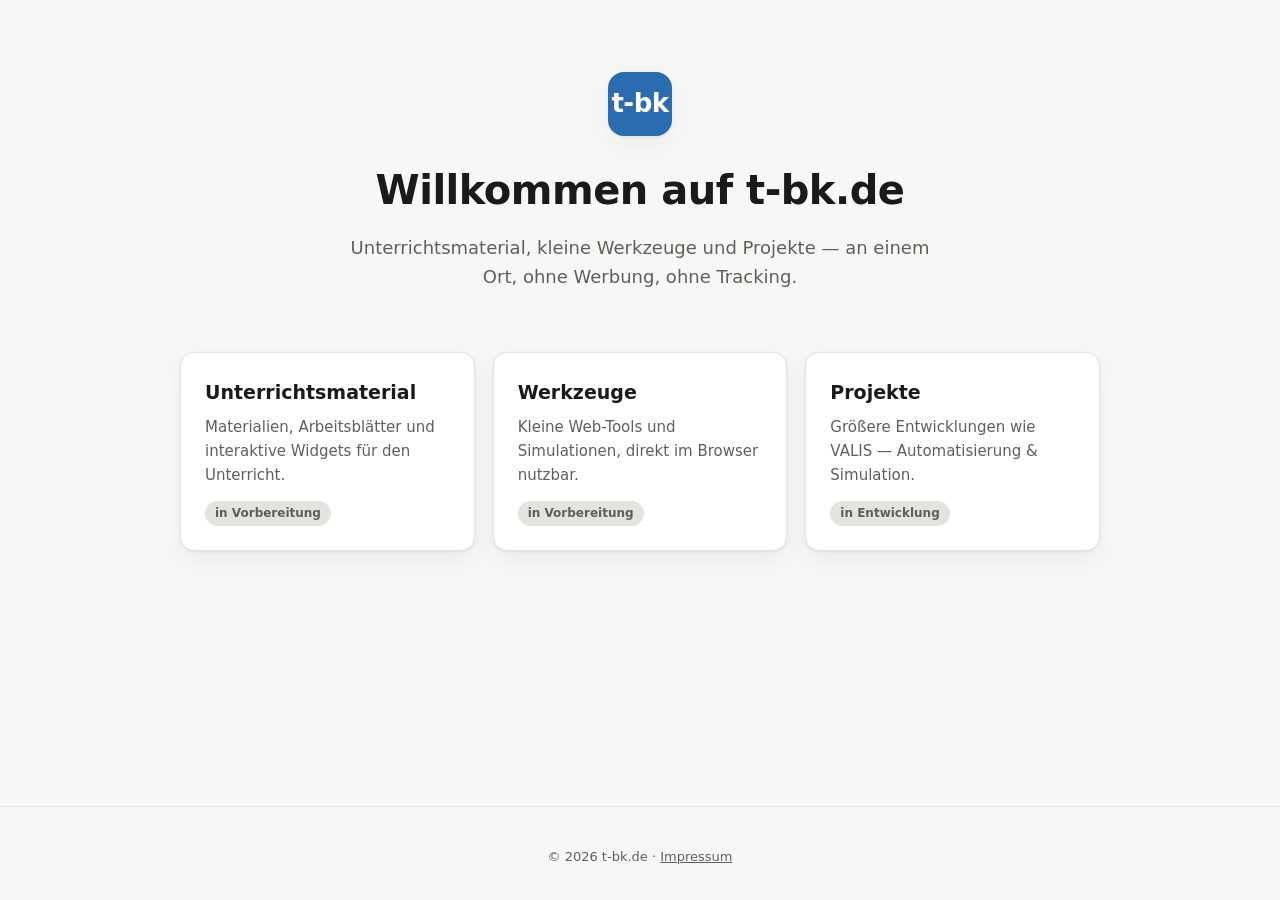
==== public/index.html @ bb26c0c2 "Startseite: Untertitel praezisiert (Test des Auto-Deploys) Co-Authored-By: Claude Opus 4.8 <noreply@" ====
<!DOCTYPE html>
<html lang="de">
<head>
<meta charset="utf-8">
<meta name="viewport" content="width=device-width, initial-scale=1">
<title>t-bk.de</title>
<meta name="description" content="Unterrichtsmaterial, Werkzeuge und Projekte.">
<style>
  :root{
    --bg:#f7f7f5; --fg:#1a1a1a; --muted:#5f5f5a;
    --card:#ffffff; --border:#e3e3df; --accent:#2b6cb0; --accent-fg:#fff;
    --shadow:0 1px 3px rgba(0,0,0,.06),0 8px 24px rgba(0,0,0,.05);
  }
  @media (prefers-color-scheme:dark){
    :root{
      --bg:#151517; --fg:#ececec; --muted:#a0a0a0;
      --card:#1e1e21; --border:#2c2c30; --accent:#5b9bd5; --accent-fg:#0b0b0c;
      --shadow:0 1px 3px rgba(0,0,0,.4),0 8px 24px rgba(0,0,0,.35);
    }
  }
  *{box-sizing:border-box}
  html{-webkit-text-size-adjust:100%}
  body{
    margin:0; background:var(--bg); color:var(--fg);
    font:16px/1.6 system-ui,-apple-system,"Segoe UI",Roboto,Helvetica,Arial,sans-serif;
    display:flex; flex-direction:column; min-height:100vh;
  }
  a{color:var(--accent)}
  .wrap{width:100%; max-width:960px; margin:0 auto; padding:0 20px}
  header{padding:72px 0 40px; text-align:center}
  .logo{
    display:inline-flex; align-items:center; justify-content:center;
    width:64px; height:64px; border-radius:16px;
    background:var(--accent); color:var(--accent-fg);
    font-weight:700; font-size:26px; letter-spacing:-.5px; margin-bottom:22px;
    box-shadow:var(--shadow);
  }
  h1{font-size:clamp(28px,5vw,40px); margin:0 0 12px; letter-spacing:-.5px}
  .lead{color:var(--muted); font-size:18px; max-width:34em; margin:0 auto}
  main{flex:1}
  .grid{
    display:grid; gap:18px; padding:20px 0 8px;
    grid-template-columns:repeat(auto-fit,minmax(240px,1fr));
  }
  .card{
    display:block; background:var(--card); border:1px solid var(--border);
    border-radius:14px; padding:24px; text-decoration:none; color:inherit;
    box-shadow:var(--shadow); transition:transform .15s ease, border-color .15s ease;
  }
  a.card:hover{transform:translateY(-3px); border-color:var(--accent)}
  .card h2{margin:0 0 8px; font-size:19px}
  .card p{margin:0; color:var(--muted); font-size:15px}
  .badge{
    display:inline-block; margin-top:14px; font-size:12px; font-weight:600;
    padding:3px 10px; border-radius:999px; background:var(--border); color:var(--muted);
  }
  .badge.live{background:rgba(43,108,176,.14); color:var(--accent)}
  footer{
    text-align:center; color:var(--muted); font-size:13px;
    padding:40px 0 32px; border-top:1px solid var(--border); margin-top:56px;
  }
  footer a{color:var(--muted)}
</style>
</head>
<body>
  <header>
    <div class="wrap">
      <div class="logo">t-bk</div>
      <h1>Willkommen auf t-bk.de</h1>
      <p class="lead">Unterrichtsmaterial, kleine Werkzeuge und Projekte &mdash; an einem Ort, ohne Werbung, ohne Tracking.</p>
    </div>
  </header>

  <main>
    <div class="wrap">
      <div class="grid">
        <div class="card">
          <h2>Unterrichtsmaterial</h2>
          <p>Materialien, Arbeitsbl&auml;tter und interaktive Widgets f&uuml;r den Unterricht.</p>
          <span class="badge">in Vorbereitung</span>
        </div>
        <div class="card">
          <h2>Werkzeuge</h2>
          <p>Kleine Web-Tools und Simulationen, direkt im Browser nutzbar.</p>
          <span class="badge">in Vorbereitung</span>
        </div>
        <div class="card">
          <h2>Projekte</h2>
          <p>Gr&ouml;&szlig;ere Entwicklungen wie VALIS &mdash; Automatisierung &amp; Simulation.</p>
          <span class="badge">in Entwicklung</span>
        </div>
      </div>
    </div>
  </main>

  <footer>
    <div class="wrap">
      &copy; 2026 t-bk.de &middot; <a href="/impressum.html">Impressum</a>
    </div>
  </footer>
</body>
</html>
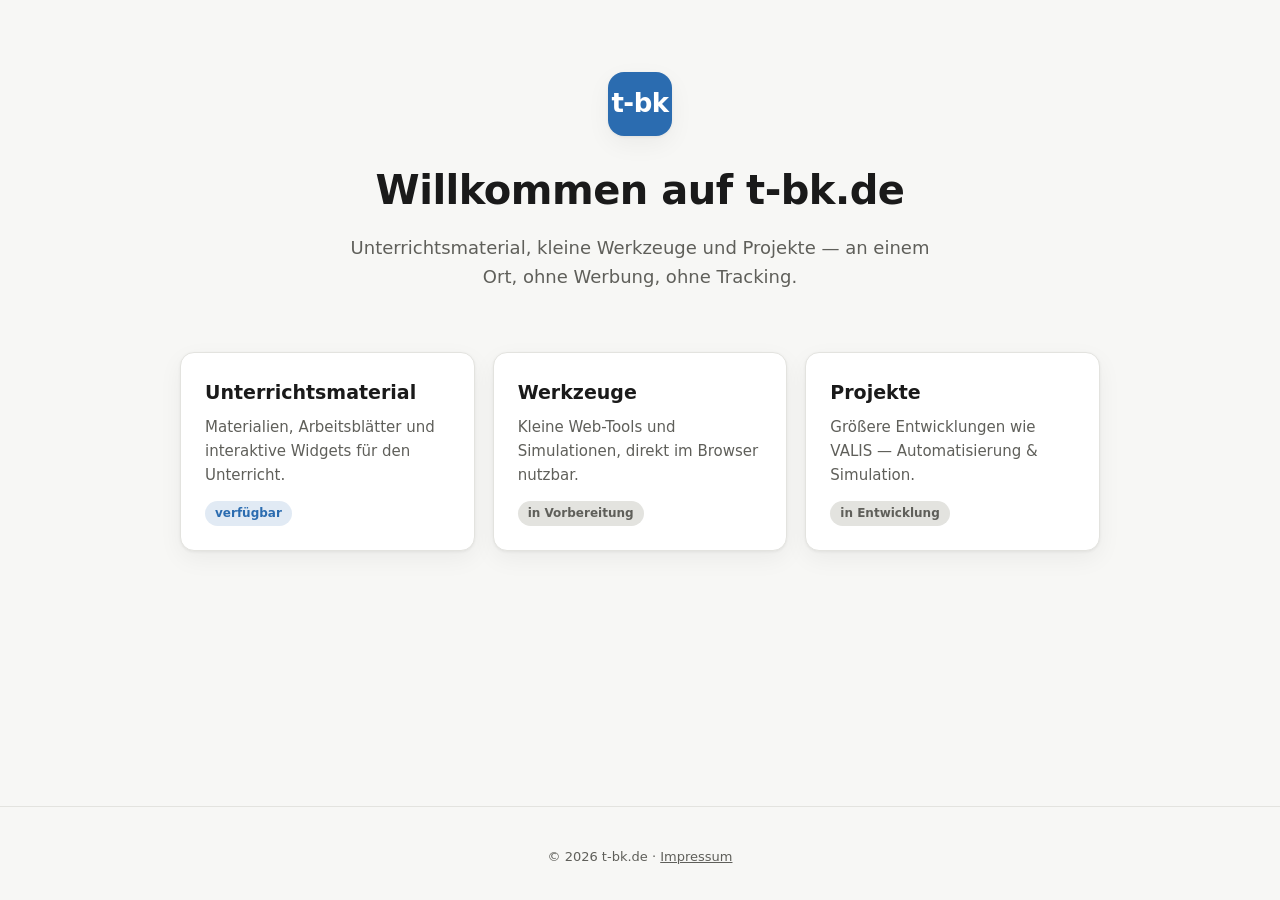
==== commit 00146aee: "Unterrichtsmaterial einbinden: /unterricht/ mit auto-generierter Uebersicht - deploy.sh spiegelt jet" ====
--- a/public/index.html
+++ b/public/index.html
@@ -74,11 +74,11 @@
   <main>
     <div class="wrap">
       <div class="grid">
-        <div class="card">
+        <a class="card" href="/unterricht/">
           <h2>Unterrichtsmaterial</h2>
           <p>Materialien, Arbeitsbl&auml;tter und interaktive Widgets f&uuml;r den Unterricht.</p>
-          <span class="badge">in Vorbereitung</span>
-        </div>
+          <span class="badge live">verf&uuml;gbar</span>
+        </a>
         <div class="card">
           <h2>Werkzeuge</h2>
           <p>Kleine Web-Tools und Simulationen, direkt im Browser nutzbar.</p>
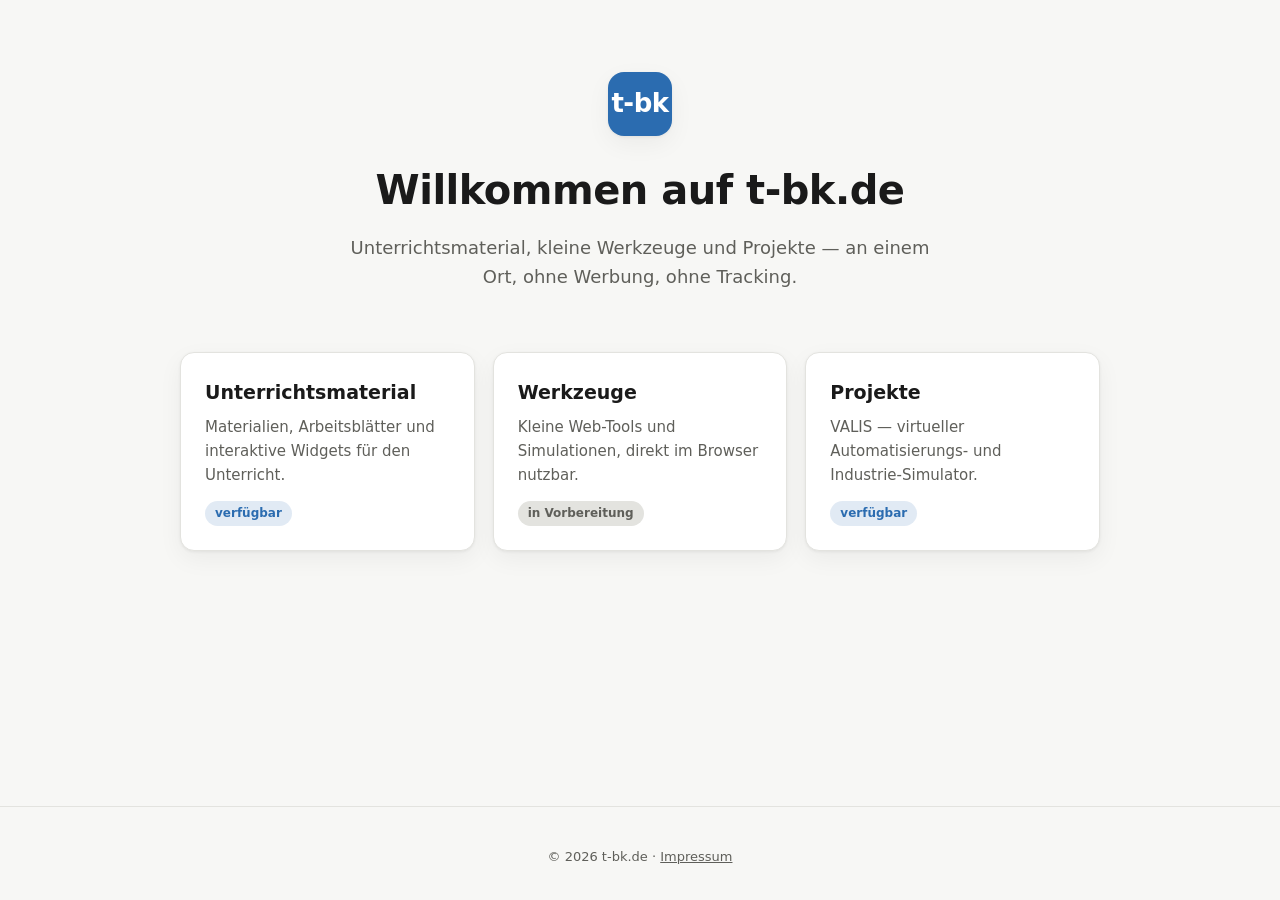
==== commit a78775fa: "VALIS als dritte Deploy-Quelle nach /valis/ einbinden - deploy.sh spiegelt das VALIS-Repo nach /vali" ====
--- a/public/index.html
+++ b/public/index.html
@@ -84,11 +84,11 @@
           <p>Kleine Web-Tools und Simulationen, direkt im Browser nutzbar.</p>
           <span class="badge">in Vorbereitung</span>
         </div>
-        <div class="card">
+        <a class="card" href="/valis/">
           <h2>Projekte</h2>
-          <p>Gr&ouml;&szlig;ere Entwicklungen wie VALIS &mdash; Automatisierung &amp; Simulation.</p>
-          <span class="badge">in Entwicklung</span>
-        </div>
+          <p>VALIS &mdash; virtueller Automatisierungs- und Industrie-Simulator.</p>
+          <span class="badge live">verf&uuml;gbar</span>
+        </a>
       </div>
     </div>
   </main>
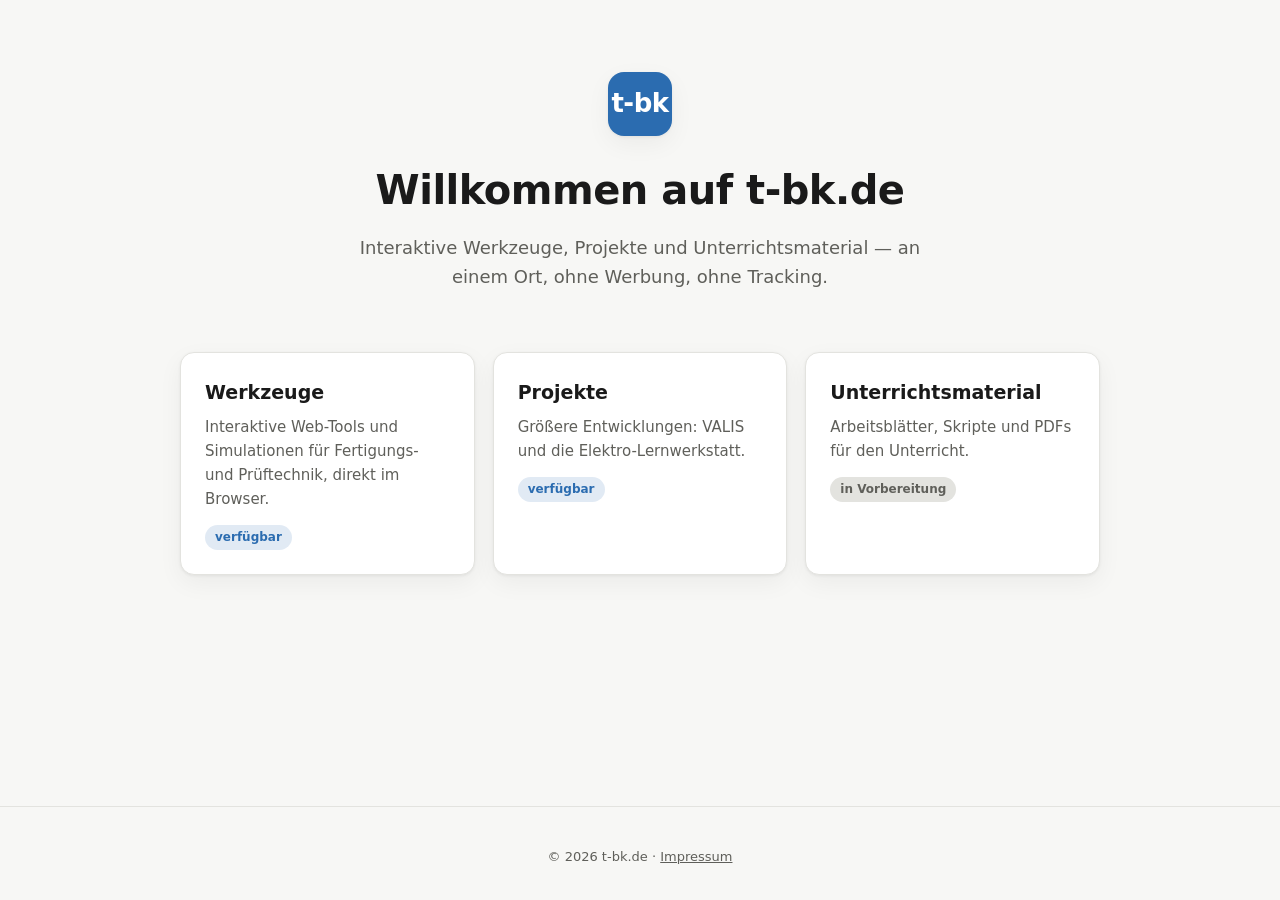
==== commit 00458cc1: "Struktur: Tools -> /werkzeuge/, Projekte-Uebersicht unter /projekte/ - /unterricht/ umbenannt zu /we" ====
--- a/public/index.html
+++ b/public/index.html
@@ -67,28 +67,28 @@
     <div class="wrap">
       <div class="logo">t-bk</div>
       <h1>Willkommen auf t-bk.de</h1>
-      <p class="lead">Unterrichtsmaterial, kleine Werkzeuge und Projekte &mdash; an einem Ort, ohne Werbung, ohne Tracking.</p>
+      <p class="lead">Interaktive Werkzeuge, Projekte und Unterrichtsmaterial &mdash; an einem Ort, ohne Werbung, ohne Tracking.</p>
     </div>
   </header>
 
   <main>
     <div class="wrap">
       <div class="grid">
-        <a class="card" href="/unterricht/">
-          <h2>Unterrichtsmaterial</h2>
-          <p>Materialien, Arbeitsbl&auml;tter und interaktive Widgets f&uuml;r den Unterricht.</p>
+        <a class="card" href="/werkzeuge/">
+          <h2>Werkzeuge</h2>
+          <p>Interaktive Web-Tools und Simulationen f&uuml;r Fertigungs- und Pr&uuml;ftechnik, direkt im Browser.</p>
+          <span class="badge live">verf&uuml;gbar</span>
+        </a>
+        <a class="card" href="/projekte/">
+          <h2>Projekte</h2>
+          <p>Gr&ouml;&szlig;ere Entwicklungen: VALIS und die Elektro-Lernwerkstatt.</p>
           <span class="badge live">verf&uuml;gbar</span>
         </a>
         <div class="card">
-          <h2>Werkzeuge</h2>
-          <p>Kleine Web-Tools und Simulationen, direkt im Browser nutzbar.</p>
+          <h2>Unterrichtsmaterial</h2>
+          <p>Arbeitsbl&auml;tter, Skripte und PDFs f&uuml;r den Unterricht.</p>
           <span class="badge">in Vorbereitung</span>
         </div>
-        <a class="card" href="/valis/">
-          <h2>Projekte</h2>
-          <p>VALIS &mdash; virtueller Automatisierungs- und Industrie-Simulator.</p>
-          <span class="badge live">verf&uuml;gbar</span>
-        </a>
       </div>
     </div>
   </main>
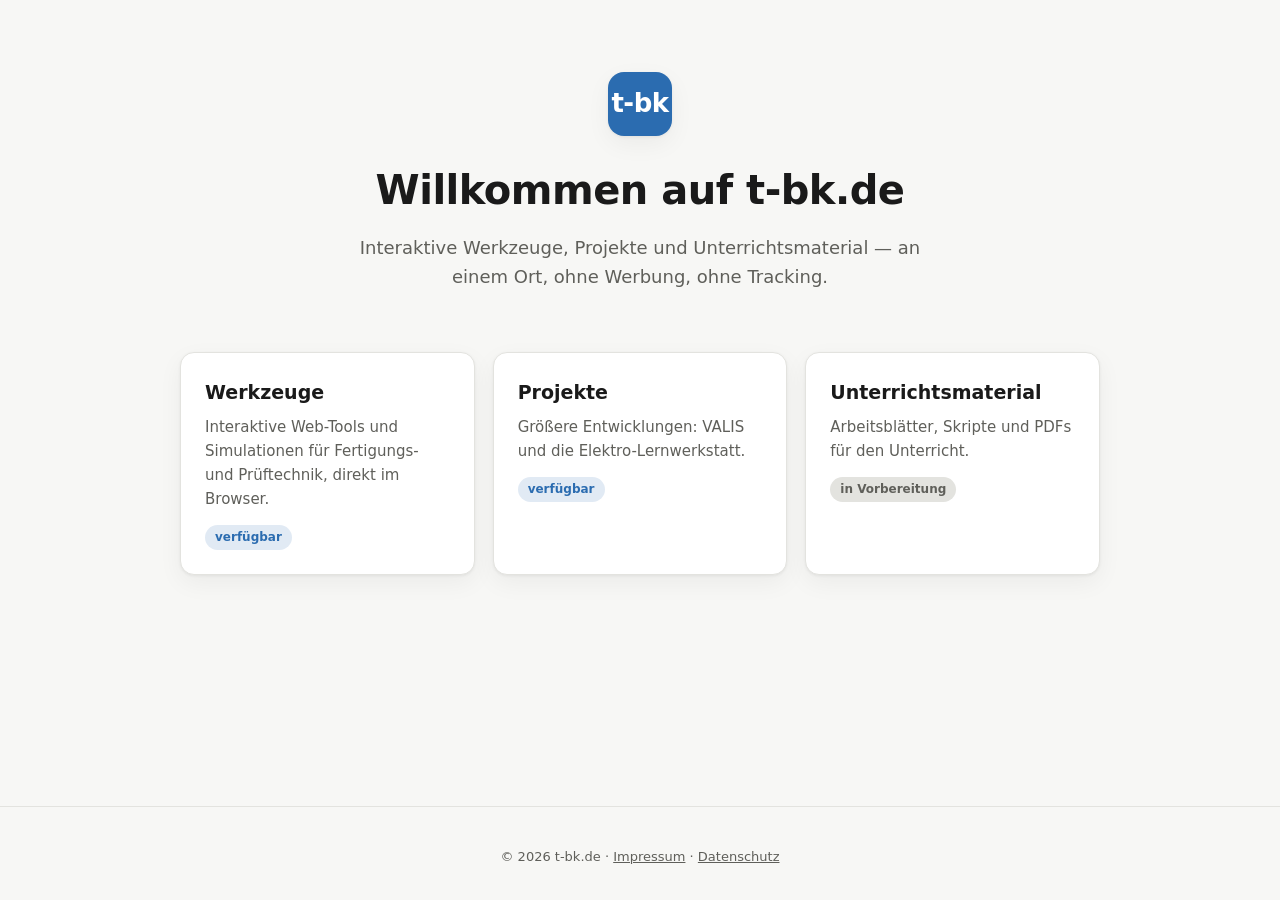
==== commit 73ed40e2: "Datenschutzerklaerung ergaenzen + in Footer verlinken - datenschutz.html (trackingfrei-Setup: Server" ====
--- a/public/index.html
+++ b/public/index.html
@@ -95,7 +95,7 @@
 
   <footer>
     <div class="wrap">
-      &copy; 2026 t-bk.de &middot; <a href="/impressum.html">Impressum</a>
+      &copy; 2026 t-bk.de &middot; <a href="/impressum.html">Impressum</a> &middot; <a href="/datenschutz.html">Datenschutz</a>
     </div>
   </footer>
 </body>
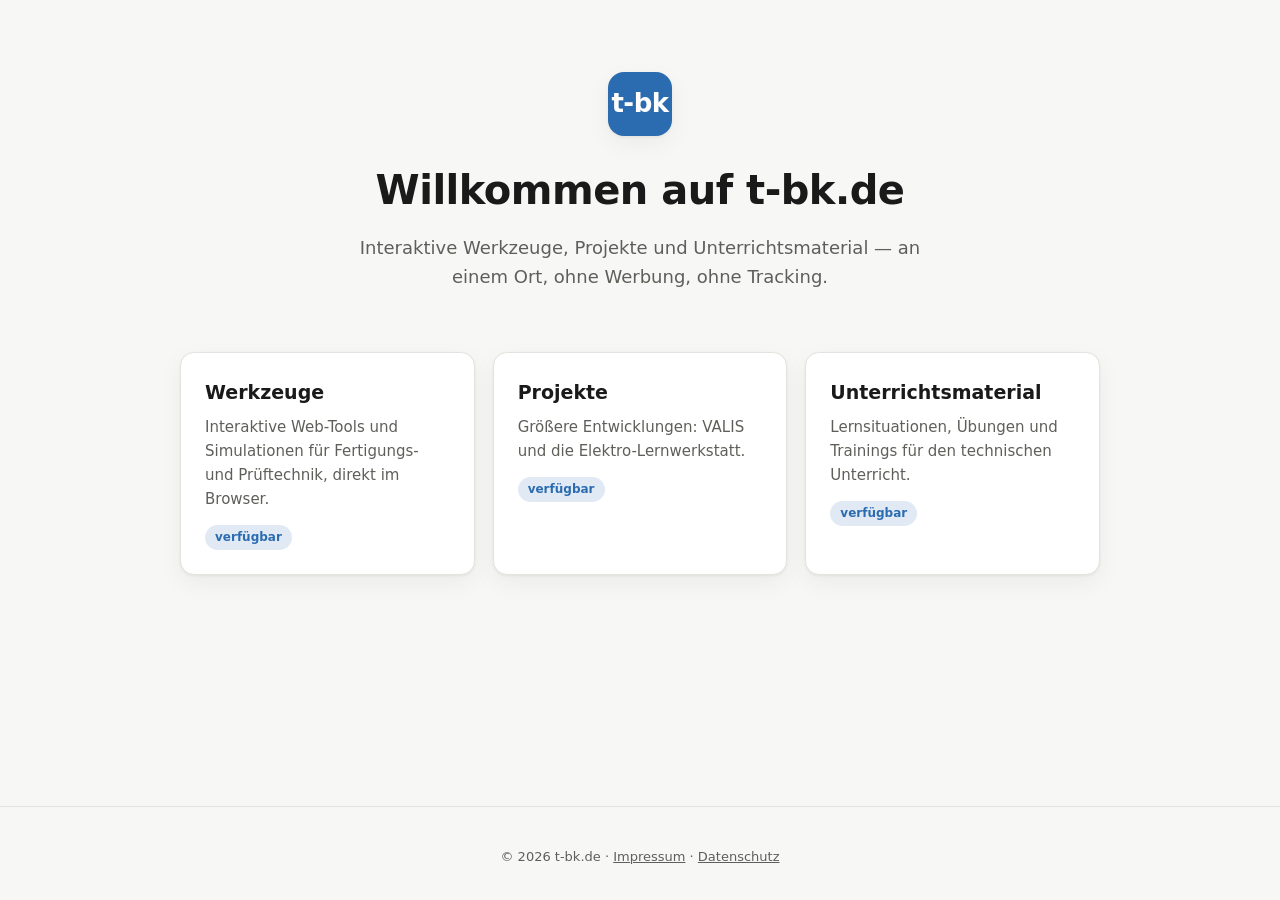
==== commit f2f34d70: "Unterrichtsmaterial-Repo nach /unterrichtsmaterial/ ausspielen Neues Repo tbk-lernsituationen-uebung" ====
--- a/public/index.html
+++ b/public/index.html
@@ -84,11 +84,11 @@
           <p>Gr&ouml;&szlig;ere Entwicklungen: VALIS und die Elektro-Lernwerkstatt.</p>
           <span class="badge live">verf&uuml;gbar</span>
         </a>
-        <div class="card">
+        <a class="card" href="/unterrichtsmaterial/">
           <h2>Unterrichtsmaterial</h2>
-          <p>Arbeitsbl&auml;tter, Skripte und PDFs f&uuml;r den Unterricht.</p>
-          <span class="badge">in Vorbereitung</span>
-        </div>
+          <p>Lernsituationen, &Uuml;bungen und Trainings f&uuml;r den technischen Unterricht.</p>
+          <span class="badge live">verf&uuml;gbar</span>
+        </a>
       </div>
     </div>
   </main>
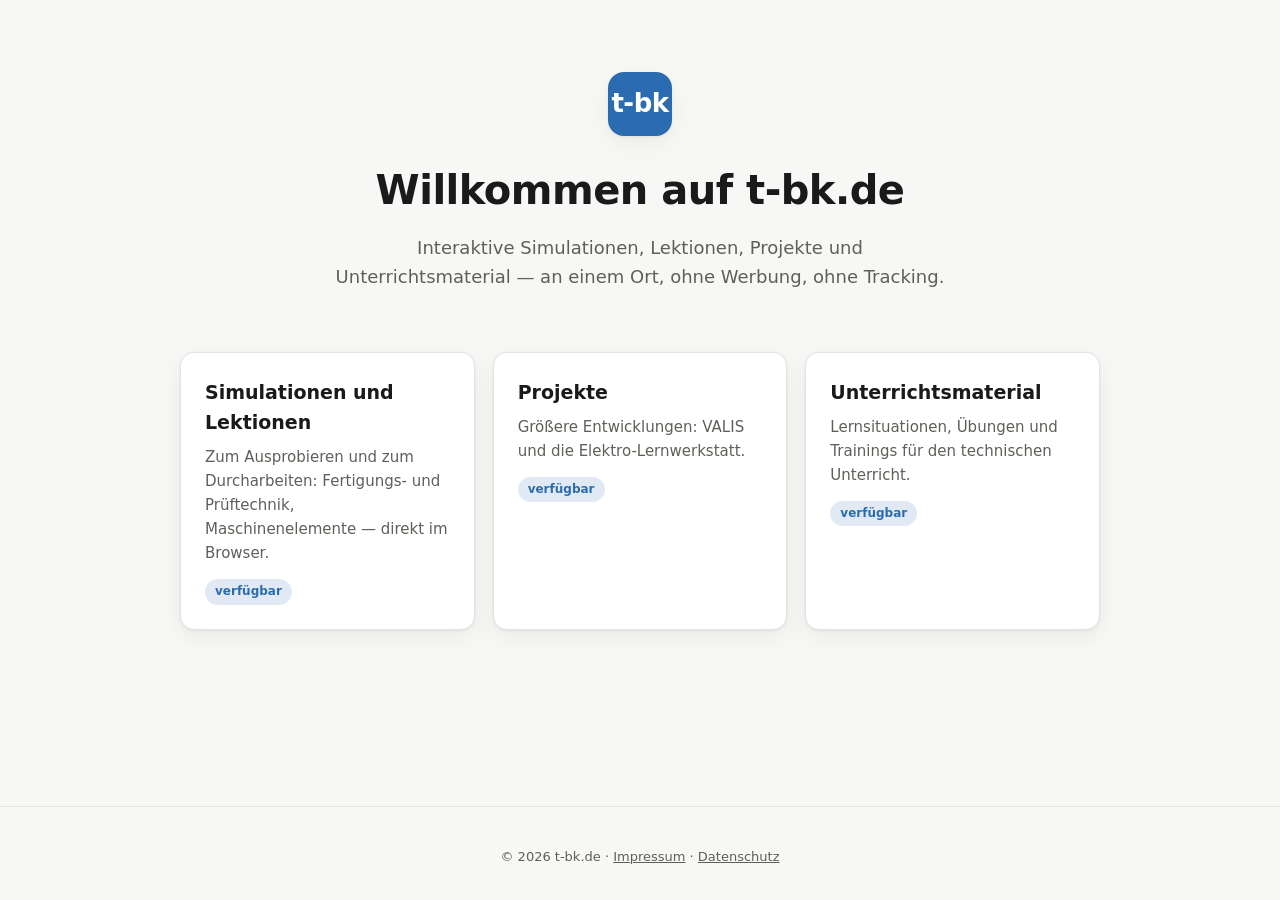
==== commit 02b786ba: "Werkzeug-Uebersicht nur noch kopieren, nicht mehr erzeugen Das Werkzeuge-Repo nutzt kein Jekyll mehr" ====
--- a/public/index.html
+++ b/public/index.html
@@ -4,20 +4,26 @@
 <meta charset="utf-8">
 <meta name="viewport" content="width=device-width, initial-scale=1">
 <title>t-bk.de</title>
-<meta name="description" content="Unterrichtsmaterial, Werkzeuge und Projekte.">
+<meta name="description" content="Unterrichtsmaterial, Simulationen, Lektionen und Projekte.">
 <style>
   :root{
     --bg:#f7f7f5; --fg:#1a1a1a; --muted:#5f5f5a;
     --card:#ffffff; --border:#e3e3df; --accent:#2b6cb0; --accent-fg:#fff;
     --shadow:0 1px 3px rgba(0,0,0,.06),0 8px 24px rgba(0,0,0,.05);
   }
+  /* Dunkel gilt, wenn das System dunkel steht - es sei denn, auf t-bk.de
+     wurde ausdruecklich hell gewaehlt (assets/thema.js). */
   @media (prefers-color-scheme:dark){
-    :root{
+    :root:not([data-thema="hell"]){
       --bg:#151517; --fg:#ececec; --muted:#a0a0a0;
       --card:#1e1e21; --border:#2c2c30; --accent:#5b9bd5; --accent-fg:#0b0b0c;
-      --shadow:0 1px 3px rgba(0,0,0,.4),0 8px 24px rgba(0,0,0,.35);
-    }
+      --shadow:0 1px 3px rgba(0,0,0,.4),0 8px 24px rgba(0,0,0,.35);}
   }
+  /* Ausdruecklich dunkel gewaehlt - auch auf einem hellen System. */
+  :root[data-thema="dunkel"]{
+      --bg:#151517; --fg:#ececec; --muted:#a0a0a0;
+      --card:#1e1e21; --border:#2c2c30; --accent:#5b9bd5; --accent-fg:#0b0b0c;
+      --shadow:0 1px 3px rgba(0,0,0,.4),0 8px 24px rgba(0,0,0,.35);}
   *{box-sizing:border-box}
   html{-webkit-text-size-adjust:100%}
   body{
@@ -61,13 +67,14 @@
   }
   footer a{color:var(--muted)}
 </style>
+<script src="/assets/thema.js"></script>
 </head>
 <body>
   <header>
     <div class="wrap">
       <div class="logo">t-bk</div>
       <h1>Willkommen auf t-bk.de</h1>
-      <p class="lead">Interaktive Werkzeuge, Projekte und Unterrichtsmaterial &mdash; an einem Ort, ohne Werbung, ohne Tracking.</p>
+      <p class="lead">Interaktive Simulationen, Lektionen, Projekte und Unterrichtsmaterial &mdash; an einem Ort, ohne Werbung, ohne Tracking.</p>
     </div>
   </header>
 
@@ -75,8 +82,8 @@
     <div class="wrap">
       <div class="grid">
         <a class="card" href="/werkzeuge/">
-          <h2>Werkzeuge</h2>
-          <p>Interaktive Web-Tools und Simulationen f&uuml;r Fertigungs- und Pr&uuml;ftechnik, direkt im Browser.</p>
+          <h2>Simulationen und Lektionen</h2>
+          <p>Zum Ausprobieren und zum Durcharbeiten: Fertigungs- und Pr&uuml;ftechnik, Maschinenelemente &mdash; direkt im Browser.</p>
           <span class="badge live">verf&uuml;gbar</span>
         </a>
         <a class="card" href="/projekte/">
